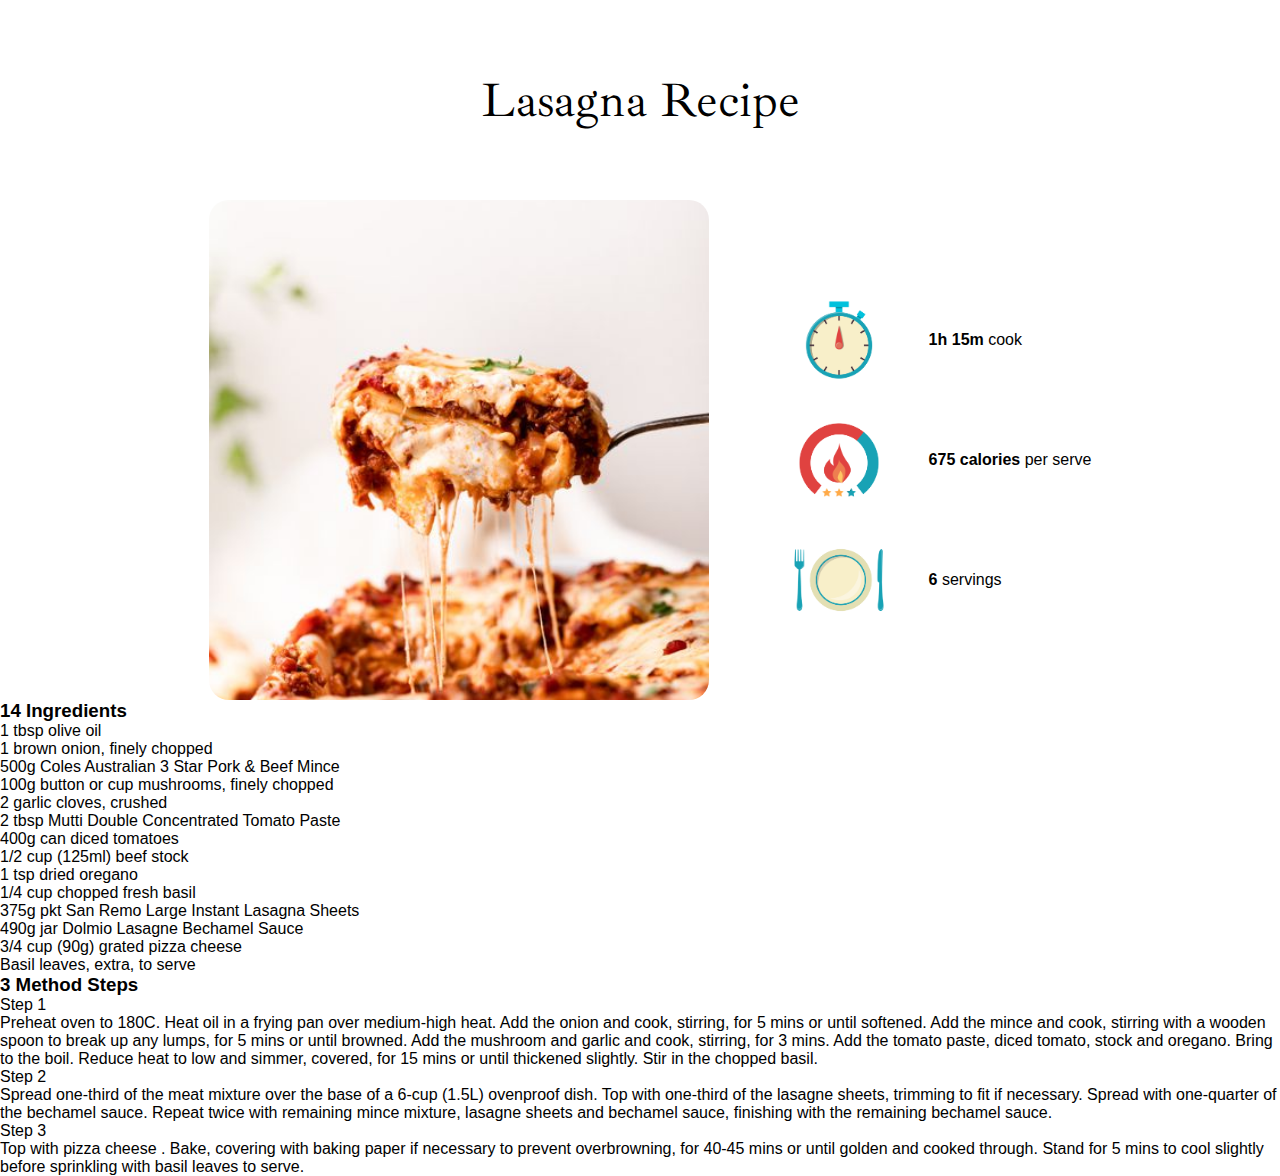
==== lasagna.html @ c43a2af1 "Lasagna first part" ====
<!DOCTYPE html>
<html lang="en">
<head>
    <meta charset="UTF-8">
    <title>La Recipes</title>
    <link rel="stylesheet" href="style.css">
    <link href="https://fonts.googleapis.com/css2?family=Ibarra+Real+Nova&display=swap" rel="stylesheet">
</head>
<body>
   <h1>Lasagna Recipe</h1> 

   <section class="img-container">
    <img src="/img/Best-Classic-Lasagna" alt="Lasagna">
    <div class="recipe-infos">
        <div class="recipe-info">
            <img src="/img/time.png" class="icons">
            <p><strong>1h 15m</strong> cook</p>
        </div>
        <div class="recipe-info">
            <img src="/img/calories.png" class="icons">
            <p><strong>675 calories</strong> per serve</p>
        </div>
        <div class="recipe-info">
            <img src="/img/servings.png" class="icons">
            <p><strong>6</strong> servings</p>
        </div>
    </div>
   </section>

   <section class="recipe-container">
    <div class="ingredients">
        <h3 class="ing-title">14 Ingredients</h3>
        <ul>
            <li>1 tbsp olive oil</li>
            <li>1 brown onion, finely chopped</li>
            <li>500g Coles Australian 3 Star Pork & Beef Mince</li>
            <li>100g button or cup mushrooms, finely chopped</li>
            <li>2 garlic cloves, crushed</li>
            <li>2 tbsp Mutti Double Concentrated Tomato Paste</li>
            <li>400g can diced tomatoes</li>
            <li>1/2 cup (125ml) beef stock</li>
            <li>1 tsp dried oregano</li>
            <li>1/4 cup chopped fresh basil</li>
            <li>375g pkt San Remo Large Instant Lasagna Sheets</li>
            <li>490g jar Dolmio Lasagne Bechamel Sauce</li>
            <li>3/4 cup (90g) grated pizza cheese</li>
            <li>Basil leaves, extra, to serve</li>
        </ul>
    </div>
    <div class="recipe-text">
        <h3 class="ing-title">3 Method Steps</h3>
        <div class="steps">
            <p class="step-title">Step 1</p>
            <p>Preheat oven to 180C. Heat oil in a frying pan over medium-high heat. Add the onion and cook, 
                stirring, for 5 mins or until softened. Add the mince and cook, stirring with a wooden spoon 
                to break up any lumps, for 5 mins or until browned. Add the mushroom and garlic and cook, stirring, 
                for 3 mins. Add the tomato paste, diced tomato, stock and oregano. Bring to the boil. Reduce 
                heat to low and simmer, covered, for 15 mins or until thickened slightly. Stir in the chopped basil.</p>
        </div>
        <div class="steps">
            <p class="step-title">Step 2</p>
            <p>Spread one-third of the meat mixture over the base of a 6-cup (1.5L) ovenproof dish. Top with one-third 
                of the lasagne sheets, trimming to fit if necessary. Spread with one-quarter of the bechamel sauce. 
                Repeat twice with remaining mince mixture, lasagne sheets and bechamel sauce, finishing with the 
                remaining bechamel sauce.</p>
        </div>
        <div class="steps">
            <p class="step-title">Step 3</p>
            <p>Top with pizza cheese . Bake, covering with baking paper if necessary to prevent overbrowning, 
                for 40-45 mins or until golden and cooked through. Stand for 5 mins to cool slightly before 
                sprinkling with basil leaves to serve.</p>
        </div>
    </div>

   </section>
</body>
</html>
---- style.css ----
/* Home Page */

* {
    margin: 0;
    padding: 0;
}

body {
    font-family: OpenSans, sans-serif;
}

h1 {
    margin: 70px;
    text-align: center;
    font-family: 'Ibarra Real Nova', serif;
    font-weight: 400;
    font-size: 3em;
}

.recipe img {
    display: block;
    height: 500px;
    width: 350px;
    margin-bottom: 20px;
    object-fit: cover;
    border-radius: 20px;
}

.container-recipes {
    display: grid;
    grid-template-columns: 1fr 1fr 1fr;
    max-width: 1300px;
    margin: 0 auto;
}

.recipe {
    margin: 0 auto;
    max-width: 350px;
}

.recipe-title {
    display: block;
    text-align: center;
    margin-top: 50x;
    padding-bottom: 5px;
    text-decoration: none;
    color: black;
    font-size: 1.5em;
    font-weight: 200;
    border-bottom: 1px solid gray;
}

.recipe-title:hover {
    color: royalblue;
}

.recipe-descr {
    margin-top: 10px;
    text-align: center;
}


/* Lasagna Recipe */

.img-container {
    display: flex;
    margin: 0 auto;
    justify-content: center;
    align-items: center;
}

.img-container img {
    display: block;
    height: 500px;
    width: 500px;
    margin: 0 40px;
    object-fit: cover;
    border-radius: 20px;
}

.recipe-infos {
    margin-right: 20px;
}

.recipe-info {
    display: flex;
    align-items: center;
    padding-top: 20px;
}

.icons {
    height: auto; 
    width: auto; 
    max-width: 100px; 
    max-height: 100px;
}
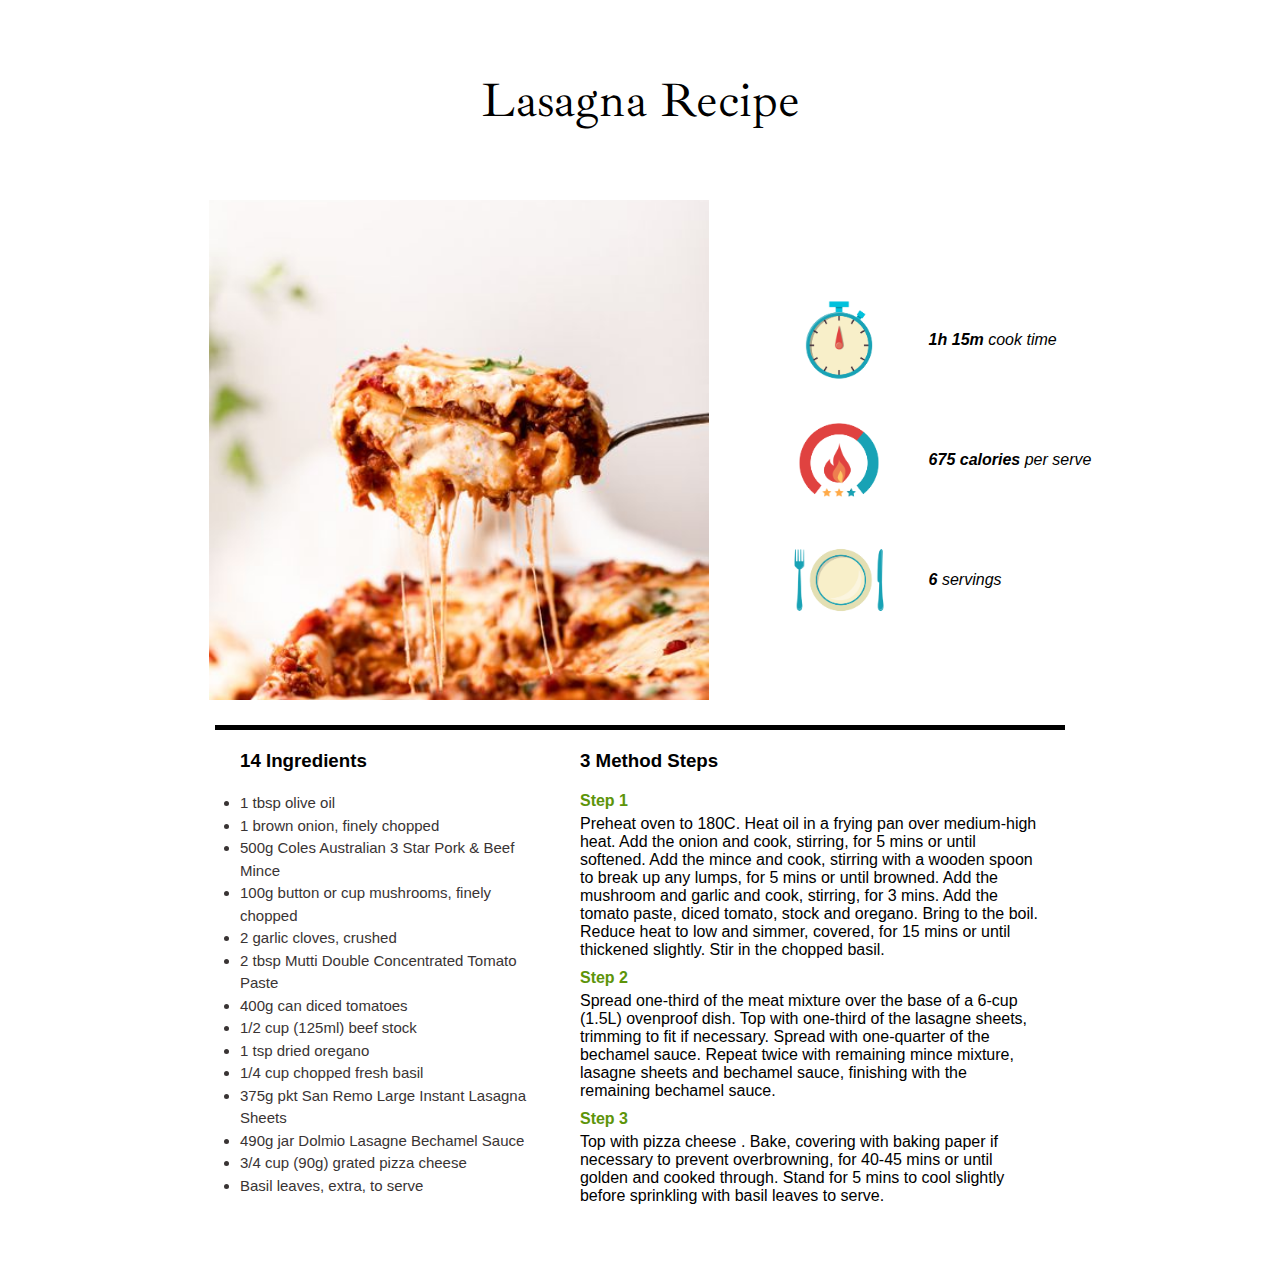
==== commit 64c35e3a: "Enchiladas" ====
--- a/lasagna.html
+++ b/lasagna.html
@@ -2,7 +2,7 @@
 <html lang="en">
 <head>
     <meta charset="UTF-8">
-    <title>La Recipes</title>
+    <title>Lasagna</title>
     <link rel="stylesheet" href="style.css">
     <link href="https://fonts.googleapis.com/css2?family=Ibarra+Real+Nova&display=swap" rel="stylesheet">
 </head>
@@ -14,7 +14,7 @@
     <div class="recipe-infos">
         <div class="recipe-info">
             <img src="/img/time.png" class="icons">
-            <p><strong>1h 15m</strong> cook</p>
+            <p><strong>1h 15m</strong> cook time</p>
         </div>
         <div class="recipe-info">
             <img src="/img/calories.png" class="icons">
--- a/style.css
+++ b/style.css
@@ -63,10 +63,20 @@
 /* Lasagna Recipe */
 
 .img-container {
+    position: relative;
     display: flex;
     margin: 0 auto;
     justify-content: center;
     align-items: center;
+}
+
+.img-container::after {
+    content: '';
+    position: absolute;
+    width: 850px;
+    height: 5px;
+    background-color: black;
+    bottom: -30px;
 }
 
 .img-container img {
@@ -75,7 +85,6 @@
     width: 500px;
     margin: 0 40px;
     object-fit: cover;
-    border-radius: 20px;
 }
 
 .recipe-infos {
@@ -88,9 +97,46 @@
     padding-top: 20px;
 }
 
+.recipe-info p {
+    font-style: italic;
+}
+
 .icons {
     height: auto; 
     width: auto; 
     max-width: 100px; 
     max-height: 100px;
+}
+
+.recipe-container { 
+    display: flex;
+    margin: 0 auto;
+    justify-content: center;
+    margin: 50px auto;
+    max-width: 800px;
+}
+
+.recipe-text {
+    width: 500px;
+    margin-left: 30px;
+}
+
+.ing-title {
+    margin-bottom: 20px;
+}
+
+.ingredients li {
+    line-height: 1.5;
+    color: #393434;
+    font-size: 15px;
+}
+
+.steps {
+    margin-bottom: 10px;
+}
+
+.step-title {
+    margin-bottom: 5px;
+    font-weight: 800;
+    color: rgb(93, 148, 10);
 }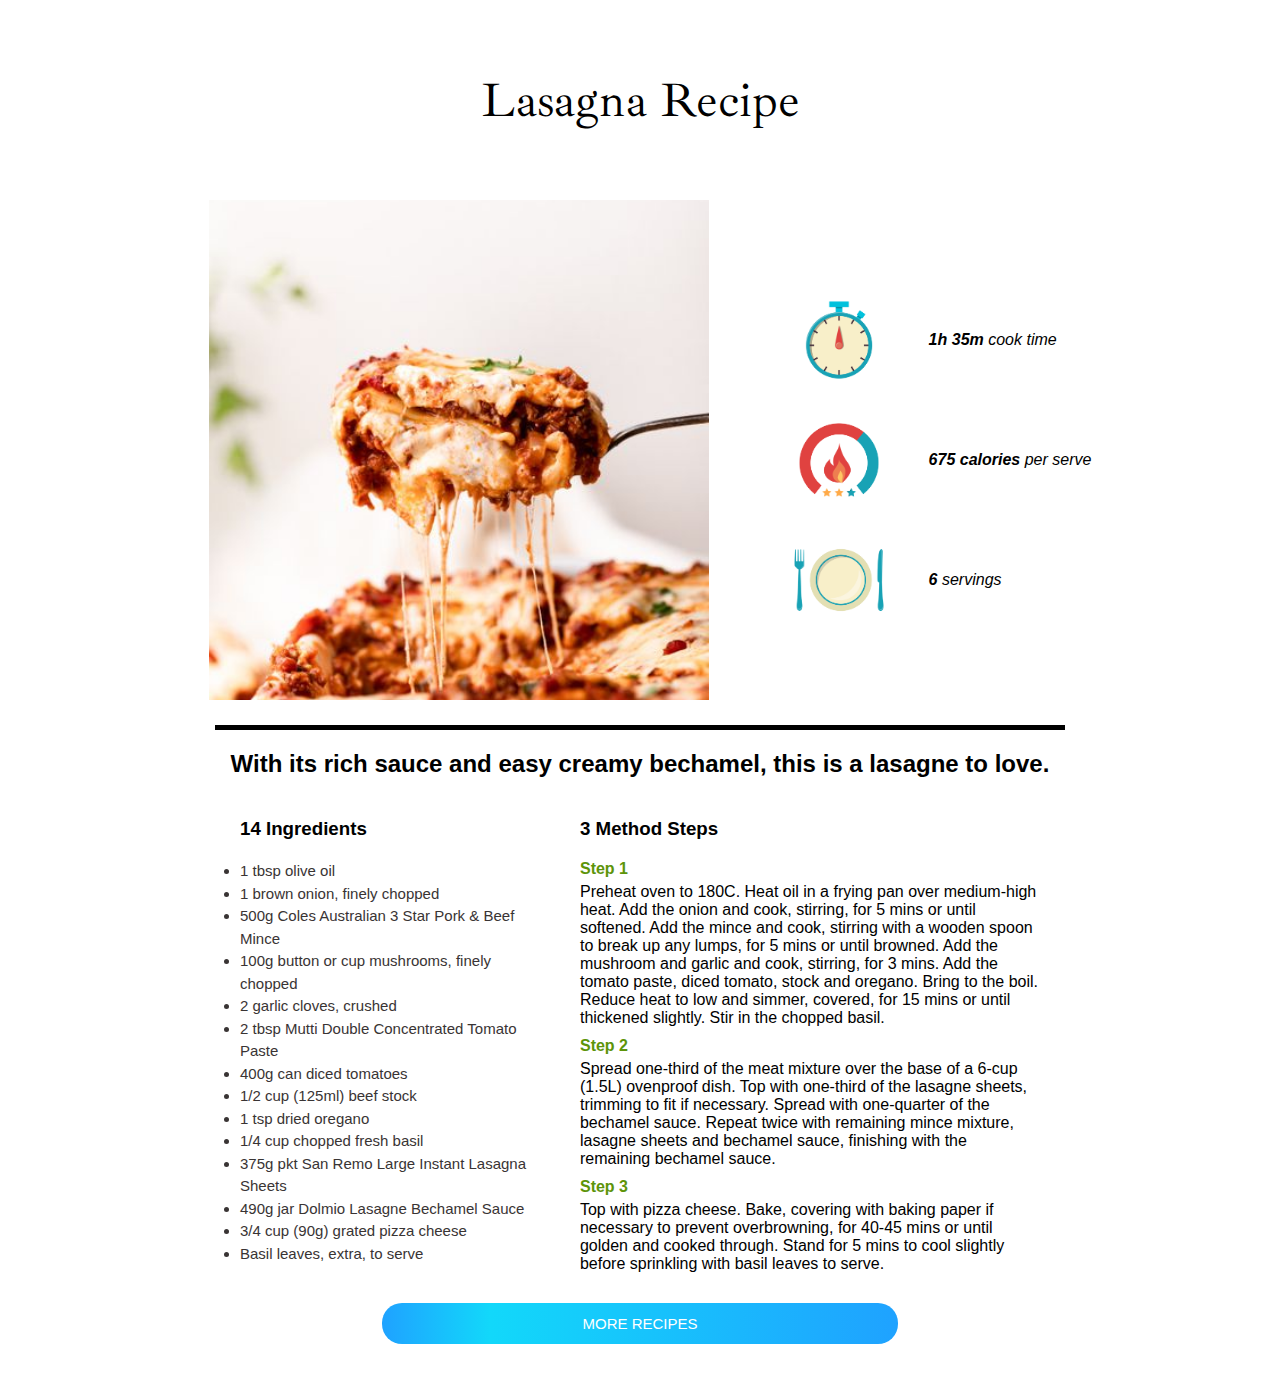
==== commit 5f1a4c34: "final version" ====
--- a/lasagna.html
+++ b/lasagna.html
@@ -14,7 +14,7 @@
     <div class="recipe-infos">
         <div class="recipe-info">
             <img src="/img/time.png" class="icons">
-            <p><strong>1h 15m</strong> cook time</p>
+            <p><strong>1h 35m</strong> cook time</p>
         </div>
         <div class="recipe-info">
             <img src="/img/calories.png" class="icons">
@@ -26,6 +26,8 @@
         </div>
     </div>
    </section>
+
+   <h2>With its rich sauce and easy creamy bechamel, this is a lasagne to love.</h2>
 
    <section class="recipe-container">
     <div class="ingredients">
@@ -66,12 +68,16 @@
         </div>
         <div class="steps">
             <p class="step-title">Step 3</p>
-            <p>Top with pizza cheese . Bake, covering with baking paper if necessary to prevent overbrowning, 
+            <p>Top with pizza cheese. Bake, covering with baking paper if necessary to prevent overbrowning, 
                 for 40-45 mins or until golden and cooked through. Stand for 5 mins to cool slightly before 
                 sprinkling with basil leaves to serve.</p>
         </div>
     </div>
+   </section>
 
-   </section>
+    <div class="button">
+        <a href="/index.html"><button class="btn">MORE RECIPES</button></a>
+    </div>
+
 </body>
 </html>--- a/style.css
+++ b/style.css
@@ -51,23 +51,28 @@
 }
 
 .recipe-title:hover {
-    color: royalblue;
+    color: #137fcc;
 }
 
 .recipe-descr {
     margin-top: 10px;
     text-align: center;
+    color: #393434;
 }
 
 
-/* Lasagna Recipe */
+/* Recipes */
 
-.img-container {
+.img-container, h2 {
     position: relative;
     display: flex;
     margin: 0 auto;
     justify-content: center;
     align-items: center;
+}
+
+h2 {
+    margin-top: 50px;
 }
 
 .img-container::after {
@@ -112,7 +117,7 @@
     display: flex;
     margin: 0 auto;
     justify-content: center;
-    margin: 50px auto;
+    margin: 40px auto 20px auto;
     max-width: 800px;
 }
 
@@ -139,4 +144,27 @@
     margin-bottom: 5px;
     font-weight: 800;
     color: rgb(93, 148, 10);
-}+}
+
+.button a {
+    text-decoration: none;
+}
+
+.btn {
+    display: block;
+    margin: 0 auto 50px auto;
+    padding: 12px 200px;
+    color: #fff;
+    background-image: linear-gradient(to right, #1FA2FF 0%, #12D8FA  21%, #1FA2FF  100%);
+    border-radius: 20px;
+    border: none;
+    cursor: pointer;
+    font-size: 15px;
+}
+         
+  .btn:hover {
+    background-image: linear-gradient(to right, #137fcc 0%, #12D8FA  21%, #137fcc  100%);
+    color: #fff;
+    text-decoration: none;
+  }
+ 